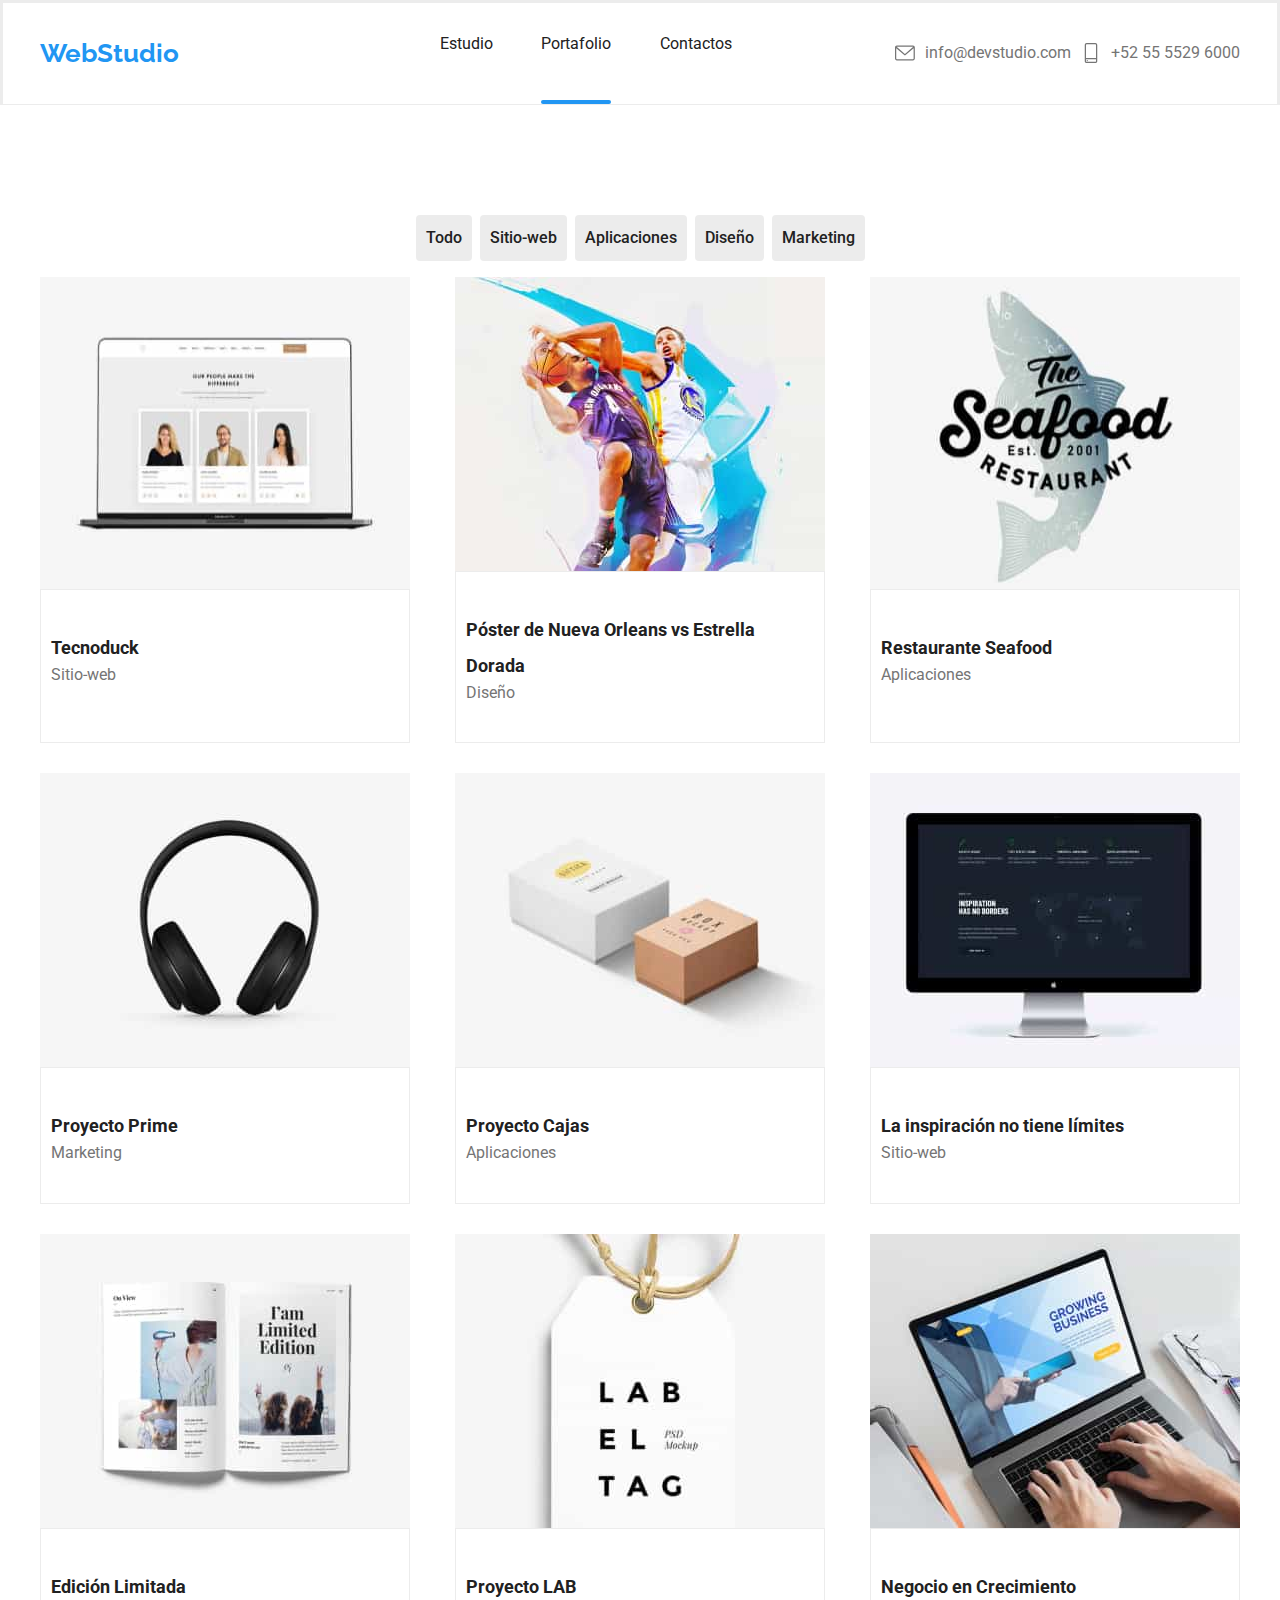
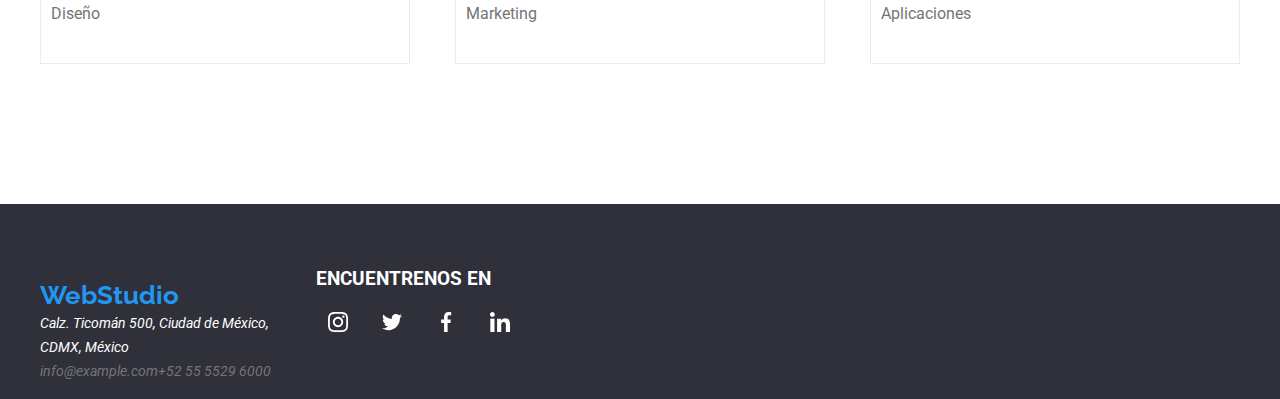
==== portfolio.html @ 32877bb6 "ADD forms into index.html" ====
<!DOCTYPE html>
<html lang="es">
  <head>
    <meta charset="UTF-8" />
    <meta name="viewport" content="width=device-width, initial-scale=1.0" />
    <title>Document</title>
    <link
      rel="stylesheet"
      href="https://cdnjs.cloudflare.com/ajax/libs/modern-normalize/1.0.0/modern-normalize.min.css"
    />
    <link rel="stylesheet" href="./css/style.css" />
  </head>
  <body>
    <header>
      <div class="container">
        <nav class="nav-bar">
          <h2 class="logo m-0 btn"><a href="./index.html">WebStudio</a></h2>
          <ul class="nav-link-page m-0 p-0">
            <li class="nav-page li-color">
              <a href="./index.html">Estudio</a>
            </li>
            <li class="nav-page li-color">
              <a class="current" href="./portfolio.html">Portafolio</a>
            </li>
            <li class="li-color nav-page"><a href="#">Contactos</a></li>
          </ul>
          <ul class="nav-info m-0">
            <li class="nav-link nav-contact">
              <svg class="svg-contact">
                <use href="./images/icons/icons.svg#icon-mail"></use>
              </svg>
              <a href="mailto:info@devstudio.com">info@devstudio.com</a>
            </li>
            <li class="nav-link nav-contact">
              <svg class="svg-contact">
                <use href="./images/icons/icons.svg#icon-smartphone"></use>
              </svg>
              <a href="tel:+525555296000">+52 55 5529 6000</a>
            </li>
          </ul>
        </nav>
      </div>
    </header>
    <main class="container">
      <section class="section">
        <div class="container">
          <ul class="btn-filter">
            <li><button class="btn btn-lst" type="button">Todo</button></li>
            <li>
              <button class="btn btn-lst" type="button">Sitio-web</button>
            </li>
            <li>
              <button class="btn btn-lst" type="button">Aplicaciones</button>
            </li>
            <li>
              <button class="btn btn-lst" type="button">Diseño</button>
            </li>
            <li>
              <button class="btn btn-lst" type="button">Marketing</button>
            </li>
          </ul>
          <ul class="card-data">
            <li class="card-info">
              <div class="image-container">
                <img
                  class="img"
                  src="./images/tecnoduck.jpg"
                  alt="tecnoduck"
                  width="370"
                />
                <p class="p__description m-0 transition">
                  Lorem ipsum dolor sit amet consectetur adipisicing elit. Odio
                  dolores quidem impedit optio numquam voluptatum at inventore
                  laborum cumque accusamus nemo, sequi in tempora sint porro
                  alias consectetur repellat ratione?
                </p>
              </div>
              <div class="text-info m-0">
                <h2 class="h2-project m-0">Tecnoduck</h2>
                <p class="p-project m-0">Sitio-web</p>
              </div>
            </li>
            <li class="card-info">
              <div class="image-container">
                <img
                  class="img"
                  src="./images/poster.jpg"
                  alt="poster"
                  width="370"
                />
                <p class="p__description m-0 transition">
                  Lorem ipsum dolor sit amet consectetur adipisicing elit. Odio
                  dolores quidem impedit optio numquam voluptatum at inventore
                  laborum cumque accusamus nemo, sequi in tempora sint porro
                  alias consectetur repellat ratione?
                </p>
              </div>
              <div class="text-info m-0">
                <h2 class="h2-project m-0">
                  Póster de Nueva Orleans vs Estrella Dorada
                </h2>
                <p class="p-project m-0">Diseño</p>
              </div>
            </li>
            <li class="card-info">
              <div class="image-container">
                <img
                  class="img"
                  src="./images/seafood.jpg"
                  alt="restaurant-seafood"
                  width="370"
                />
                <p class="p__description m-0 transition">
                  Lorem ipsum dolor sit amet consectetur adipisicing elit. Odio
                  dolores quidem impedit optio numquam voluptatum at inventore
                  laborum cumque accusamus nemo, sequi in tempora sint porro
                  alias consectetur repellat ratione?
                </p>
              </div>
              <div class="text-info m-0">
                <h2 class="h2-project m-0">Restaurante Seafood</h2>
                <p class="p-project m-0">Aplicaciones</p>
              </div>
            </li>
            <li class="card-info">
              <div class="image-container">
                <img
                  class="img"
                  src="./images/headphone.jpg"
                  alt="project-prime"
                  width="370"
                />
                <p class="p__description m-0 transition">
                  Lorem ipsum dolor sit amet consectetur adipisicing elit. Odio
                  dolores quidem impedit optio numquam voluptatum at inventore
                  laborum cumque accusamus nemo, sequi in tempora sint porro
                  alias consectetur repellat ratione?
                </p>
              </div>
              <div class="text-info m-0">
                <h2 class="h2-project m-0">Proyecto Prime</h2>
                <p class="p-project m-0">Marketing</p>
              </div>
            </li>
            <li class="card-info">
              <div class="image-container">
                <img
                  class="img"
                  src="./images/boxes.jpg"
                  alt="project-boxes"
                  width="370"
                />
                <p class="p__description m-0 transition">
                  Lorem ipsum dolor sit amet consectetur adipisicing elit. Odio
                  dolores quidem impedit optio numquam voluptatum at inventore
                  laborum cumque accusamus nemo, sequi in tempora sint porro
                  alias consectetur repellat ratione?
                </p>
              </div>
              <div class="text-info m-0">
                <h2 class="h2-project m-0">Proyecto Cajas</h2>
                <p class="p-project m-0">Aplicaciones</p>
              </div>
            </li>
            <li class="card-info">
              <div class="image-container">
                <img
                  class="img"
                  src="./images/inspiration.jpg"
                  alt="inspiration-has-no-limits"
                  width="370"
                />
                <p class="p__description m-0 transition">
                  Lorem ipsum dolor sit amet consectetur adipisicing elit. Odio
                  dolores quidem impedit optio numquam voluptatum at inventore
                  laborum cumque accusamus nemo, sequi in tempora sint porro
                  alias consectetur repellat ratione?
                </p>
              </div>
              <div class="text-info m-0">
                <h2 class="h2-project m-0">La inspiración no tiene límites</h2>
                <p class="p-project m-0">Sitio-web</p>
              </div>
            </li>
            <li class="card-info">
              <div class="image-container">
                <img
                  class="img"
                  src="./images/limited-edition.jpg"
                  alt="limited-edition"
                  width="370"
                />
                <p class="p__description m-0 transition">
                  Lorem ipsum dolor sit amet consectetur adipisicing elit. Odio
                  dolores quidem impedit optio numquam voluptatum at inventore
                  laborum cumque accusamus nemo, sequi in tempora sint porro
                  alias consectetur repellat ratione?
                </p>
              </div>
              <div class="text-info m-0">
                <h2 class="h2-project m-0">Edición Limitada</h2>
                <p class="p-project m-0">Diseño</p>
              </div>
            </li>
            <li class="card-info">
              <div class="image-container">
                <img
                  class="img"
                  src="./images/label.jpg"
                  alt="project-lab"
                  width="370"
                />
                <p class="p__description m-0 transition">
                  Lorem ipsum dolor sit amet consectetur adipisicing elit. Odio
                  dolores quidem impedit optio numquam voluptatum at inventore
                  laborum cumque accusamus nemo, sequi in tempora sint porro
                  alias consectetur repellat ratione?
                </p>
              </div>
              <div class="text-info m-0">
                <h2 class="h2-project m-0">Proyecto LAB</h2>
                <p class="p-project m-0">Marketing</p>
              </div>
            </li>
            <li class="card-info">
              <div class="image-container">
                <img
                  class="img"
                  src="./images/growth-business.jpg"
                  alt="growth-bussiness"
                  width="370"
                />
                <p class="p__description m-0 transition">
                  Lorem ipsum dolor sit amet consectetur adipisicing elit. Odio
                  dolores quidem impedit optio numquam voluptatum at inventore
                  laborum cumque accusamus nemo, sequi in tempora sint porro
                  alias consectetur repellat ratione?
                </p>
              </div>
              <div class="text-info m-0">
                <h2 class="h2-project m-0">Negocio en Crecimiento</h2>
                <p class="p-project m-0">Aplicaciones</p>
              </div>
            </li>
          </ul>
        </div>
      </section>
    </main>
    <footer class="contact-info">
      <div class="container">
        <address class="address">
          <ul>
            <li class="address-links">
              <h2 class="logo logo-footer">
                <a href="./index.html">WebStudio</a>
              </h2>
              <p class="address-footer">
                Calz. Ticomán 500, Ciudad de México, CDMX, México
              </p>
              <a href="mailto:info@example.com transition">info@example.com</a>
              <a href="tel:+525555296000 transition">+52 55 5529 6000</a>
            </li>
          </ul>
          <ul class="ul-links links-footer">
            <li class="social-subtitle">
              <h3 class="title-footer">ENCUENTRENOS EN</h3>
            </li>
            <li class="social-link btn">
              <svg class="svg-icon icon-footer">
                <use href="./images/icons/icons.svg#icon-instagram"></use>
              </svg>
            </li>
            <li class="social-link btn">
              <svg class="svg-icon icon-footer transition">
                <use href="./images/icons/icons.svg#icon-twitter"></use>
              </svg>
            </li>
            <li class="social-link btn">
              <svg class="svg-icon icon-footer transition">
                <use href="./images/icons/icons.svg#icon-facebook"></use>
              </svg>
            </li>
            <li class="social-link btn">
              <svg class="svg-icon icon-footer transition">
                <use href="./images/icons/icons.svg#icon-linkedin"></use>
              </svg>
            </li>
          </ul>
        </address>
      </div>
    </footer>
  </body>
</html>
---- css/style.css ----
@import url("https://fonts.googleapis.com/css2?family=Raleway:wght@700&family=Roboto:wght@400;500;700;900&display=swap");

:root {
  --nav-bg-color: #ececec;
  --desc-font-color: #757575;
  --desc-font-color-shadow: rgba(117, 117, 117, 0.2);
  --service-color-shadow: rgba(47, 48, 58, 0.8);
  --modal-fixed-background: rgba(0, 0, 0, 0.5);
  --title-font-color: #212121;
  --team-bg-color: #f5f4fa;
  --title-bg-color: #2f303a;
  --blue-font-color: #2196f3;
  --blue-font-color-alpha: rgba(33, 150, 243, 0.8);
  --foot-font-color: rgba(255, 255, 255, 0.7);
  --card-portfolio-border: #eeeeee;
  --white: #ffffff;
  /*Animations*/
  --cubic-bezier-animation: cubic-bezier(0.4, 0, 0.2, 1);
  --time-animation: 250ms;
}
/*index.html*/
/*tags*/
body {
  margin: 0px auto;
  padding: 0px;
  background-color: var(--white);
  color: var(--title-font-color);
  font-family: "Roboto", "Raleway", sans-serif;
  text-align: center;
}
header {
  border-bottom: 1px;
  border-color: var(--nav-bg-color);
  border-style: solid;
  text-align: center;
}
div h1 {
  text-align: center;
}
ul {
  padding: 0;
}
h2 {
  color: var(--title-font-color);
}
p {
  color: var(--desc-font-color);
}
li {
  list-style: none;
}
button {
  border: transparent;
  border-radius: 4px;
  cursor: pointer;
}
a:link {
  text-decoration: none;
  background-color: transparent;
}
.p-0 {
  padding: 0px 0px;
}
.m-0 {
  margin: 0px 0px;
}
/*Body*/
.container {
  margin: 0px auto;
  width: 1200px;
}
.section {
  padding: 94px 0px;
}

/*Header*/
.logo {
  font-family: "Raleway", sans-serif;
  text-align: right;
  font-style: normal;
  color: var(--blue-font-color);
  font-weight: 700;
  font-size: 26px;
  line-height: 31px;
}
.nav-bar {
  display: flex;
  align-items: center;
}
.logo > a {
  color: var(--blue-font-color);
}
.current::after {
  content: "";
  position: relative;
  display: inline-block;
  width: 100%;
  height: 4px;
  bottom: -37px;
  background-color: var(--blue-font-color);
  border-radius: 4px;
}
.nav-link-page {
  display: flex;
  align-items: start;
  gap: 25%;
}
.nav-page a {
  color: var(--title-font-color);
  text-decoration: none;
  transition: color var(--time-animation) var(--cubic-bezier-animation);
}
.nav-contact a {
  color: var(--desc-font-color);
  text-decoration: none;
  transition: color var(--time-animation) var(--cubic-bezier-animation);
}
.nav-page a:hover {
  color: var(--blue-font-color);
  background-color: transparent;
  text-decoration: none;
}
.nav-contact:hover > .svg-contact,
.nav-contact:hover > a {
  cursor: pointer;
  color: var(--blue-font-color);
  fill: var(--blue-font-color);
  background-color: transparent;
  text-decoration: none;
}
.svg-contact {
  fill: var(--desc-font-color);
  width: 20px;
  height: 20px;
  transition: fill var(--time-animation) var(--cubic-bezier-animation);
}
.nav-bar {
  padding: 32px 0px;
  display: flex;
  justify-content: space-between;
}
.nav-info,
.nav-info .nav-contact {
  display: flex;
  align-items: center;
  gap: 10px;
}
/*Main*/
/*section solution-title*/
.title {
  background-image: linear-gradient(
      180deg,
      rgba(2, 0, 36, 1),
      rgba(5, 5, 87, 0.11)
    ),
    url("../images/work-group.jpg");
  background-repeat: no-repeat;
  background-size: 1600px;
  background-position: center;
}
.h1-title {
  color: var(--white);
  width: 650px;
  font-weight: 900;
  font-size: 44px;
  line-height: 60px;
}
.container-title {
  display: flex;
  justify-content: center;
}
.location-modal {
  display: flex;
  align-items: center;
  justify-content: center;
}
.modal {
  display: flex;
  flex-direction: column;
  justify-content: center;
  align-items: start;
  background-color: white;
  padding: 10% 0;
  width: 528px;
  height: 581px;
}
.backdrop {
  display: flex;
  position: fixed;
  top: 0;
  left: 0;
  width: 100%;
  height: 100%;
  background-color: var(--modal-fixed-background);
  opacity: 1;
  visibility: visible;
  transition: opacity var(--time-animation) var(--cubic-bezier-animation);
}
.backdrop.is-hidden {
  visibility: hidden;
  opacity: 0;
  pointer-events: none;
}
.btn {
  transition: transform var(--time-animation) var(--cubic-bezier-animation);
}
.btn:hover {
  transform: scale(1.1);
}
.btn-sol {
  background-color: var(--blue-font-color);
  color: var(--team-bg-color);
  width: 261px;
  font-weight: 700;
  line-height: 30px;
}
.header-modal {
  width: 100%;
  display: flex;
  justify-content: end;
}
.main-modal {
  width: 100%;
}
.p-modal {
  padding: 20px;
  margin: 0;
}
.btn-close-modal {
  background-color: transparent;
  text-align: center;
  display: flex;
  justify-content: center;
  border: 1px solid var(--desc-font-color);
  position: relative;
  right: 10px;
  bottom: 40px;
  border-radius: 100%;
  width: 30px;
  height: 30px;
}
.svg-close-modal {
  background-color: transparent;
  position: relative;
  top: 5px;
  width: 18px;
  height: 18px;
}
/*Section values*/
.values ul {
  box-sizing: content-box;
  text-align: left;
}
.solution {
  display: flex;
  justify-content: space-between;
}
.solution-card {
  display: flex;
  flex-wrap: wrap;
  width: 270px;
}
.solution-card ul {
  padding: 0px;
}
.svg-solution {
  text-align: center;
  width: 70px;
  border-radius: 4px;
}
.svg-container {
  background-color: var(--team-bg-color);
  text-align: center;
  border-radius: 4px;
}
.solution-card h2 {
  font-weight: 700;
  font-size: 14px;
  line-height: 17px;
}
.services-lists {
  display: flex;
  justify-content: space-between;
}
.service-container {
  position: relative;
  overflow: hidden;
  display: flex;
}
.service-title {
  position: absolute;
  display: flex;
  align-items: center;
  justify-content: center;
  background-color: var(--service-color-shadow);
  color: var(--white);
  font-weight: 700;
  font-size: 14px;
  width: 100%;
  height: 25%;
  bottom: 0px;
}
/*Section team*/
.our-team {
  background-color: var(--team-bg-color);
}
.team-card {
  display: flex;
  justify-content: space-between;
}
.team-card li {
  border: 1px;
  width: 270px;
  border-style: solid;
  border-color: var(--card-portfolio-border);
  border-radius: 0px 0px 4px 4px;
}
.team-card h3 {
  color: var(--title-font-color);
}
.team-card > li {
  box-shadow: 2px 3px var(--desc-font-color-shadow);
}

.ul-links {
  padding: 10px 0px;
  list-style: none;
  display: flex;
  justify-content: center;
  gap: 10px;
  transition: background-color var(--time-animation)
    var(--cubic-bezier-animation);
}
.ul-links .social-link {
  display: flex;
  justify-content: center;
  align-items: center;
  width: 44px;
  height: 44px;
  border-radius: 100%;
}
.social-link:hover {
  background-color: var(--blue-font-color);
  cursor: pointer;
  transform: scale(1.2);
}
.social-link:hover > .svg-icon {
  fill: var(--white);
}
.svg-icon {
  fill: var(--desc-font-color);
  width: 20px;
  height: 20px;
}
/*Regluar Clients*/
.clients-links {
  display: flex;
  gap: 30px;
}
.client-card {
  width: 170px;
  border: 1px solid var(--desc-font-color);
  border-radius: 4px;
}
.client-logo {
  fill: var(--desc-font-color);
  padding: 10px;
  width: 106px;
  height: 52px;
  transition: scale var(--time-animation) var(--cubic-bezier-animation);
}

.client-card:hover {
  cursor: pointer;
  border-color: var(--blue-font-color);
  transform: scale(1.2);
}
.client-card:hover > .client-logo {
  fill: var(--blue-font-color);
}
/*Footer*/
.address {
  color: var(--white);
  text-align: left;
  display: flex;
  padding-top: 60px;
  gap: 45px;
}
.address ul li p {
  color: var(--white);
}
.address li a {
  color: var(--desc-font-color);
  transition: color var(--time-animation) var(--cubic-bezier-animation);
}
.address li h2 a {
  color: var(--blue-font-color);
}
.address li a:hover {
  color: var(--blue-font-color);
  background-color: transparent;
  text-decoration: none;
}
.address-links {
  margin-bottom: 0px;
  padding-bottom: 0px;
  display: flex;
  flex-wrap: wrap;
  width: 231px;
  font-family: "Roboto";
  font-weight: 400;
  font-size: 14px;
  line-height: 24px;
}
.address-footer,
.logo-footer {
  margin: 0 0;
  padding: 0 0;
}
.address-links:nth-child(n) {
  padding: 0px;
  margin: 0px 0px;
}
.contact-info {
  background-color: var(--title-bg-color);
}
.title-footer {
  font-style: initial;
  font-weight: 700;
  margin: 0px;
}
.links-footer {
  display: flex;
  flex-wrap: wrap;
  justify-content: space-between;
  padding: 0px;
  margin-top: 0px;
  margin-bottom: 50px;
  width: 206px;
}
.social-subtitle {
  display: flex;
  align-items: end;
}
.icon-footer {
  fill: var(--white);
}
/*--------------------------------------------------------------------------------------------------------------------------*/
/*portfolio.html*/
/*Section card*/
.btn-filter {
  display: flex;
  justify-content: center;
  gap: 8px;
}
.btn-lst {
  padding: 10px;
  font-weight: 500;
  font-size: 16px;
  line-height: 26px;
  background-color: var(--nav-bg-color);
  color: var(--title-font-color);
}
.btn-lst:hover,
.btn-lst:focus {
  background-color: var(--blue-font-color);
  color: var(--white);
  box-shadow: 0px 3px var(--desc-font-color-shadow);
}
.card-data {
  display: flex;
  flex-wrap: wrap;
  justify-content: space-between;
}
.image-container {
  position: relative;
  overflow: hidden;
}
.image-container:hover > .p__description {
  top: 0px;
}
.p__description {
  position: absolute;
  text-align: justify;
  display: flex;
  align-items: center;
  justify-content: center;
  background-color: var(--blue-font-color-alpha);
  color: white;
  margin: 0px;
  padding: 15px;
  top: 100%;
  width: 100%;
  height: 100%;
}
.card-info {
  display: flex;
  flex-wrap: wrap;
  width: 370px;
  text-align: left;
  margin-bottom: 30px;
}
.card-info:hover {
  cursor: pointer;
  box-shadow: 2px 3px var(--desc-font-color-shadow);
  border-radius: 4px;
}
.card-info:hover > .p__description {
  top: 0px;
}
.card-info h2 {
  font-weight: 700;
  font-size: 18px;
  line-height: 36px;
}
.img {
  display: block;
  width: 100%;
  height: 100%;
}

.text-info {
  display: flex;
  flex-wrap: wrap;
  flex-direction: column;
  width: 370px;
  border: 1px solid var(--nav-bg-color);
  padding: 40px 10px;
}

.transition {
  transition: top var(--time-animation) var(--cubic-bezier-animation);
}
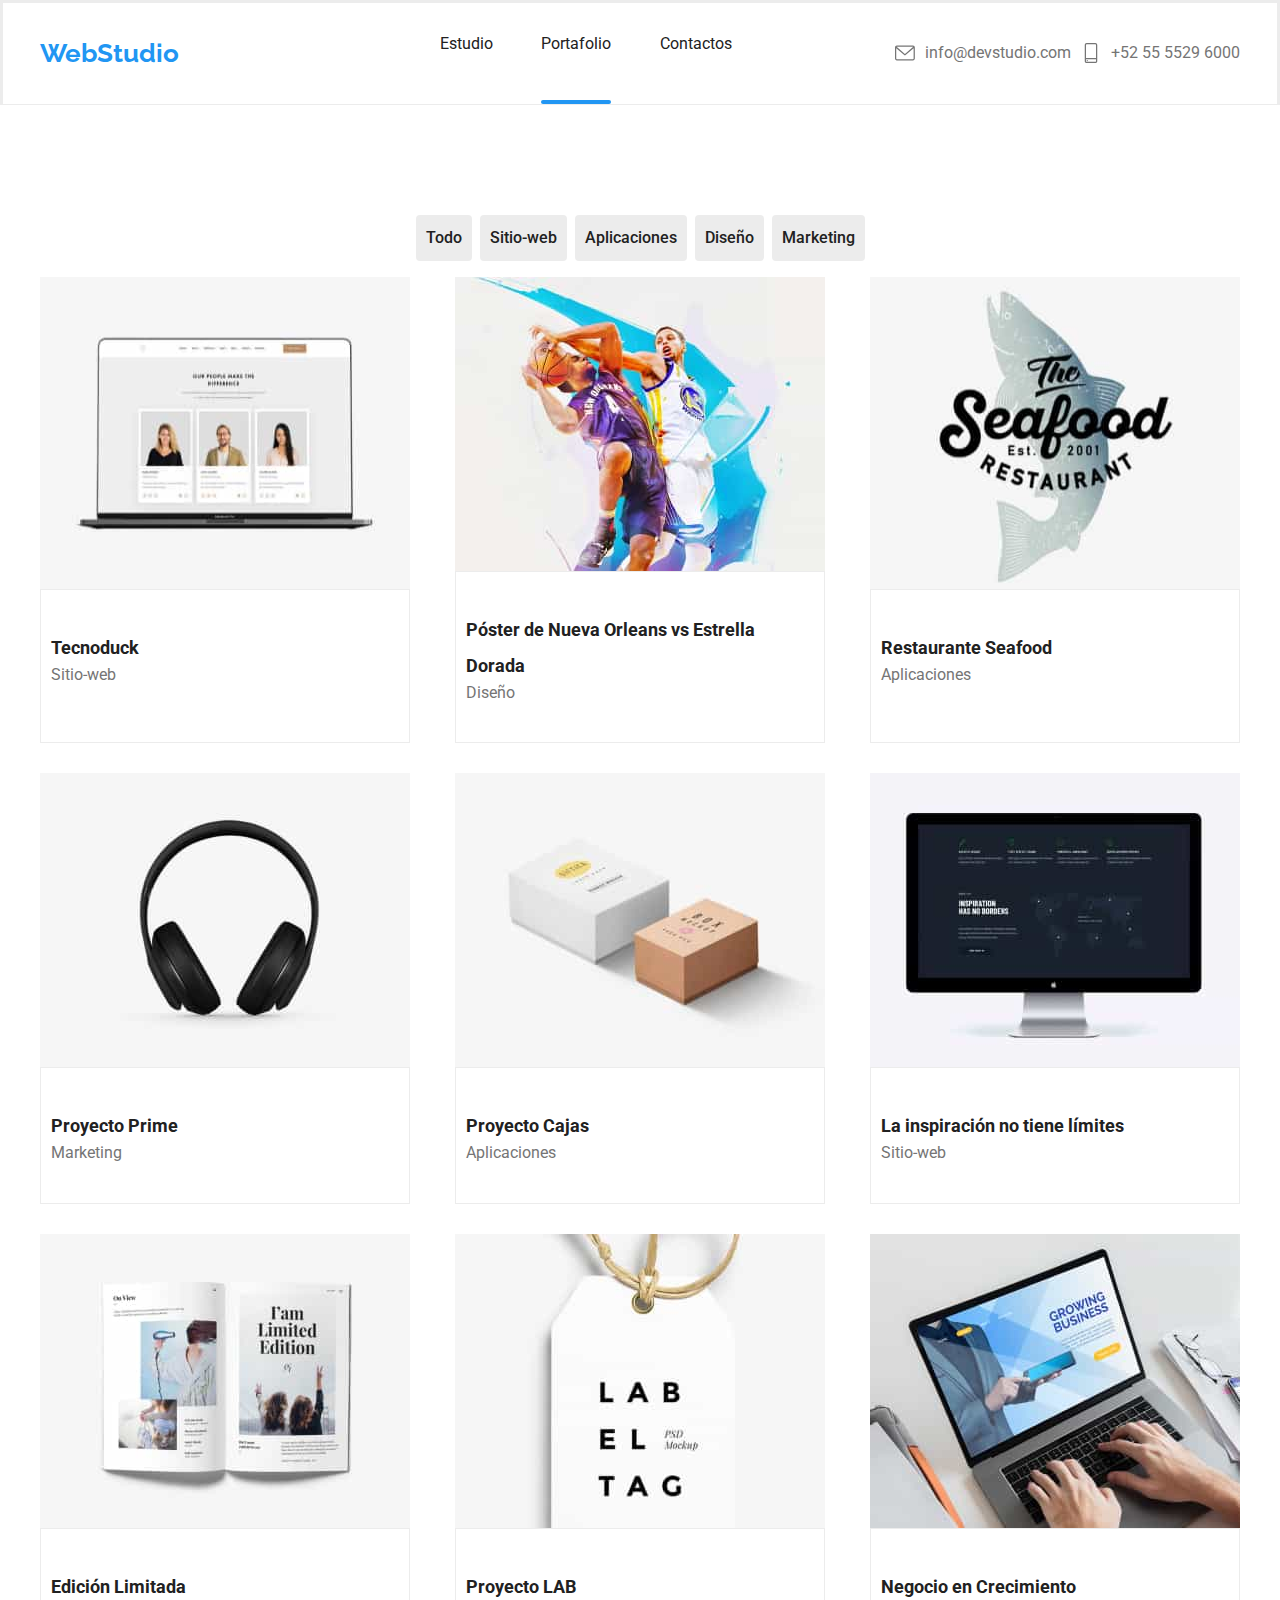
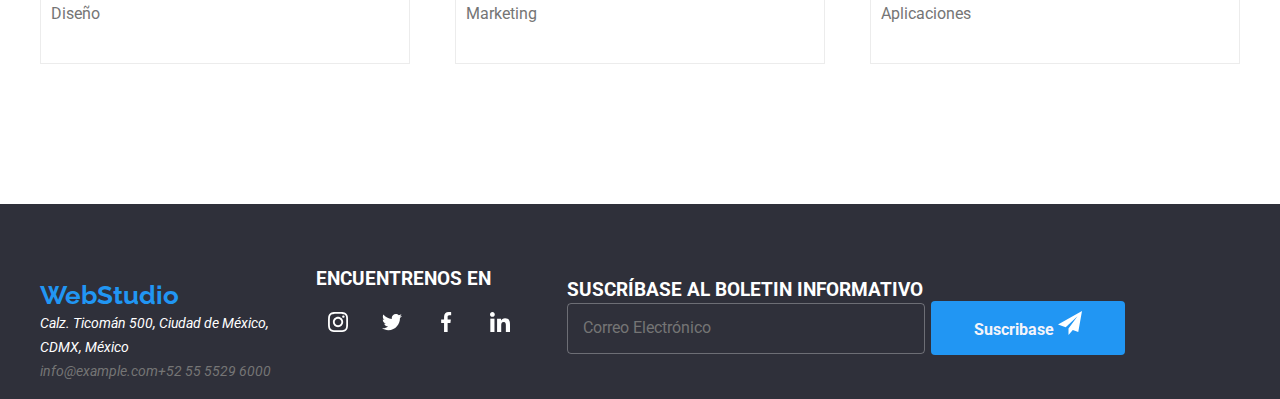
==== commit e6c5ebbd: "UPDATE styles to form" ====
--- a/portfolio.html
+++ b/portfolio.html
@@ -62,17 +62,11 @@
           <ul class="card-data">
             <li class="card-info">
               <div class="image-container">
-                <img
-                  class="img"
-                  src="./images/tecnoduck.jpg"
-                  alt="tecnoduck"
-                  width="370"
-                />
-                <p class="p__description m-0 transition">
-                  Lorem ipsum dolor sit amet consectetur adipisicing elit. Odio
-                  dolores quidem impedit optio numquam voluptatum at inventore
-                  laborum cumque accusamus nemo, sequi in tempora sint porro
-                  alias consectetur repellat ratione?
+                <img class="img" src="./images/tecnoduck.jpg" alt="tecnoduck" width="370" />
+                <p class="p__description m-0 transition">
+                  Lorem ipsum dolor sit amet consectetur adipisicing elit. Odio dolores quidem
+                  impedit optio numquam voluptatum at inventore laborum cumque accusamus nemo, sequi
+                  in tempora sint porro alias consectetur repellat ratione?
                 </p>
               </div>
               <div class="text-info m-0">
@@ -82,39 +76,25 @@
             </li>
             <li class="card-info">
               <div class="image-container">
-                <img
-                  class="img"
-                  src="./images/poster.jpg"
-                  alt="poster"
-                  width="370"
-                />
-                <p class="p__description m-0 transition">
-                  Lorem ipsum dolor sit amet consectetur adipisicing elit. Odio
-                  dolores quidem impedit optio numquam voluptatum at inventore
-                  laborum cumque accusamus nemo, sequi in tempora sint porro
-                  alias consectetur repellat ratione?
-                </p>
-              </div>
-              <div class="text-info m-0">
-                <h2 class="h2-project m-0">
-                  Póster de Nueva Orleans vs Estrella Dorada
-                </h2>
+                <img class="img" src="./images/poster.jpg" alt="poster" width="370" />
+                <p class="p__description m-0 transition">
+                  Lorem ipsum dolor sit amet consectetur adipisicing elit. Odio dolores quidem
+                  impedit optio numquam voluptatum at inventore laborum cumque accusamus nemo, sequi
+                  in tempora sint porro alias consectetur repellat ratione?
+                </p>
+              </div>
+              <div class="text-info m-0">
+                <h2 class="h2-project m-0">Póster de Nueva Orleans vs Estrella Dorada</h2>
                 <p class="p-project m-0">Diseño</p>
               </div>
             </li>
             <li class="card-info">
               <div class="image-container">
-                <img
-                  class="img"
-                  src="./images/seafood.jpg"
-                  alt="restaurant-seafood"
-                  width="370"
-                />
-                <p class="p__description m-0 transition">
-                  Lorem ipsum dolor sit amet consectetur adipisicing elit. Odio
-                  dolores quidem impedit optio numquam voluptatum at inventore
-                  laborum cumque accusamus nemo, sequi in tempora sint porro
-                  alias consectetur repellat ratione?
+                <img class="img" src="./images/seafood.jpg" alt="restaurant-seafood" width="370" />
+                <p class="p__description m-0 transition">
+                  Lorem ipsum dolor sit amet consectetur adipisicing elit. Odio dolores quidem
+                  impedit optio numquam voluptatum at inventore laborum cumque accusamus nemo, sequi
+                  in tempora sint porro alias consectetur repellat ratione?
                 </p>
               </div>
               <div class="text-info m-0">
@@ -124,17 +104,11 @@
             </li>
             <li class="card-info">
               <div class="image-container">
-                <img
-                  class="img"
-                  src="./images/headphone.jpg"
-                  alt="project-prime"
-                  width="370"
-                />
-                <p class="p__description m-0 transition">
-                  Lorem ipsum dolor sit amet consectetur adipisicing elit. Odio
-                  dolores quidem impedit optio numquam voluptatum at inventore
-                  laborum cumque accusamus nemo, sequi in tempora sint porro
-                  alias consectetur repellat ratione?
+                <img class="img" src="./images/headphone.jpg" alt="project-prime" width="370" />
+                <p class="p__description m-0 transition">
+                  Lorem ipsum dolor sit amet consectetur adipisicing elit. Odio dolores quidem
+                  impedit optio numquam voluptatum at inventore laborum cumque accusamus nemo, sequi
+                  in tempora sint porro alias consectetur repellat ratione?
                 </p>
               </div>
               <div class="text-info m-0">
@@ -144,17 +118,11 @@
             </li>
             <li class="card-info">
               <div class="image-container">
-                <img
-                  class="img"
-                  src="./images/boxes.jpg"
-                  alt="project-boxes"
-                  width="370"
-                />
-                <p class="p__description m-0 transition">
-                  Lorem ipsum dolor sit amet consectetur adipisicing elit. Odio
-                  dolores quidem impedit optio numquam voluptatum at inventore
-                  laborum cumque accusamus nemo, sequi in tempora sint porro
-                  alias consectetur repellat ratione?
+                <img class="img" src="./images/boxes.jpg" alt="project-boxes" width="370" />
+                <p class="p__description m-0 transition">
+                  Lorem ipsum dolor sit amet consectetur adipisicing elit. Odio dolores quidem
+                  impedit optio numquam voluptatum at inventore laborum cumque accusamus nemo, sequi
+                  in tempora sint porro alias consectetur repellat ratione?
                 </p>
               </div>
               <div class="text-info m-0">
@@ -171,10 +139,9 @@
                   width="370"
                 />
                 <p class="p__description m-0 transition">
-                  Lorem ipsum dolor sit amet consectetur adipisicing elit. Odio
-                  dolores quidem impedit optio numquam voluptatum at inventore
-                  laborum cumque accusamus nemo, sequi in tempora sint porro
-                  alias consectetur repellat ratione?
+                  Lorem ipsum dolor sit amet consectetur adipisicing elit. Odio dolores quidem
+                  impedit optio numquam voluptatum at inventore laborum cumque accusamus nemo, sequi
+                  in tempora sint porro alias consectetur repellat ratione?
                 </p>
               </div>
               <div class="text-info m-0">
@@ -191,10 +158,9 @@
                   width="370"
                 />
                 <p class="p__description m-0 transition">
-                  Lorem ipsum dolor sit amet consectetur adipisicing elit. Odio
-                  dolores quidem impedit optio numquam voluptatum at inventore
-                  laborum cumque accusamus nemo, sequi in tempora sint porro
-                  alias consectetur repellat ratione?
+                  Lorem ipsum dolor sit amet consectetur adipisicing elit. Odio dolores quidem
+                  impedit optio numquam voluptatum at inventore laborum cumque accusamus nemo, sequi
+                  in tempora sint porro alias consectetur repellat ratione?
                 </p>
               </div>
               <div class="text-info m-0">
@@ -204,17 +170,11 @@
             </li>
             <li class="card-info">
               <div class="image-container">
-                <img
-                  class="img"
-                  src="./images/label.jpg"
-                  alt="project-lab"
-                  width="370"
-                />
-                <p class="p__description m-0 transition">
-                  Lorem ipsum dolor sit amet consectetur adipisicing elit. Odio
-                  dolores quidem impedit optio numquam voluptatum at inventore
-                  laborum cumque accusamus nemo, sequi in tempora sint porro
-                  alias consectetur repellat ratione?
+                <img class="img" src="./images/label.jpg" alt="project-lab" width="370" />
+                <p class="p__description m-0 transition">
+                  Lorem ipsum dolor sit amet consectetur adipisicing elit. Odio dolores quidem
+                  impedit optio numquam voluptatum at inventore laborum cumque accusamus nemo, sequi
+                  in tempora sint porro alias consectetur repellat ratione?
                 </p>
               </div>
               <div class="text-info m-0">
@@ -231,10 +191,9 @@
                   width="370"
                 />
                 <p class="p__description m-0 transition">
-                  Lorem ipsum dolor sit amet consectetur adipisicing elit. Odio
-                  dolores quidem impedit optio numquam voluptatum at inventore
-                  laborum cumque accusamus nemo, sequi in tempora sint porro
-                  alias consectetur repellat ratione?
+                  Lorem ipsum dolor sit amet consectetur adipisicing elit. Odio dolores quidem
+                  impedit optio numquam voluptatum at inventore laborum cumque accusamus nemo, sequi
+                  in tempora sint porro alias consectetur repellat ratione?
                 </p>
               </div>
               <div class="text-info m-0">
@@ -254,9 +213,7 @@
               <h2 class="logo logo-footer">
                 <a href="./index.html">WebStudio</a>
               </h2>
-              <p class="address-footer">
-                Calz. Ticomán 500, Ciudad de México, CDMX, México
-              </p>
+              <p class="address-footer">Calz. Ticomán 500, Ciudad de México, CDMX, México</p>
               <a href="mailto:info@example.com transition">info@example.com</a>
               <a href="tel:+525555296000 transition">+52 55 5529 6000</a>
             </li>
@@ -284,6 +241,29 @@
               <svg class="svg-icon icon-footer transition">
                 <use href="./images/icons/icons.svg#icon-linkedin"></use>
               </svg>
+            </li>
+          </ul>
+          <ul>
+            <li>
+              <h3 class="title-footer">SUSCRÍBASE AL BOLETIN INFORMATIVO</h3>
+            </li>
+            <li>
+              <form class="subscribe-form" name="subscribe-form" action="">
+                <label for="email">
+                  <input
+                    type="email"
+                    id="email"
+                    class="subscribe-email"
+                    placeholder="Correo Electrónico"
+                  />
+                </label>
+                <button type="button" class="subscribe-btn btn-sol">
+                  Suscribase
+                  <svg class="svg-subscribe-form">
+                    <use href="./images/icons/icons.svg#icon-send"></use>
+                  </svg>
+                </button>
+              </form>
             </li>
           </ul>
         </address>
--- a/css/style.css
+++ b/css/style.css
@@ -1,4 +1,4 @@
-@import url("https://fonts.googleapis.com/css2?family=Raleway:wght@700&family=Roboto:wght@400;500;700;900&display=swap");
+@import url('https://fonts.googleapis.com/css2?family=Raleway:wght@700&family=Roboto:wght@400;500;700;900&display=swap');
 
 :root {
   --nav-bg-color: #ececec;
@@ -6,6 +6,7 @@
   --desc-font-color-shadow: rgba(117, 117, 117, 0.2);
   --service-color-shadow: rgba(47, 48, 58, 0.8);
   --modal-fixed-background: rgba(0, 0, 0, 0.5);
+  --modal-font-color: rgba(117, 117, 117, 1);
   --title-font-color: #212121;
   --team-bg-color: #f5f4fa;
   --title-bg-color: #2f303a;
@@ -14,6 +15,8 @@
   --foot-font-color: rgba(255, 255, 255, 0.7);
   --card-portfolio-border: #eeeeee;
   --white: #ffffff;
+  --white-alpha: rgba(255, 255, 255, 0.3);
+  --white-fnt-alpha: rgba(255, 255, 255, 0.6);
   /*Animations*/
   --cubic-bezier-animation: cubic-bezier(0.4, 0, 0.2, 1);
   --time-animation: 250ms;
@@ -25,7 +28,7 @@
   padding: 0px;
   background-color: var(--white);
   color: var(--title-font-color);
-  font-family: "Roboto", "Raleway", sans-serif;
+  font-family: 'Roboto', 'Raleway', sans-serif;
   text-align: center;
 }
 header {
@@ -58,6 +61,9 @@
   text-decoration: none;
   background-color: transparent;
 }
+fieldset {
+  border-color: transparent;
+}
 .p-0 {
   padding: 0px 0px;
 }
@@ -75,7 +81,7 @@
 
 /*Header*/
 .logo {
-  font-family: "Raleway", sans-serif;
+  font-family: 'Raleway', sans-serif;
   text-align: right;
   font-style: normal;
   color: var(--blue-font-color);
@@ -91,7 +97,7 @@
   color: var(--blue-font-color);
 }
 .current::after {
-  content: "";
+  content: '';
   position: relative;
   display: inline-block;
   width: 100%;
@@ -148,12 +154,8 @@
 /*Main*/
 /*section solution-title*/
 .title {
-  background-image: linear-gradient(
-      180deg,
-      rgba(2, 0, 36, 1),
-      rgba(5, 5, 87, 0.11)
-    ),
-    url("../images/work-group.jpg");
+  background-image: linear-gradient(180deg, rgba(2, 0, 36, 1), rgba(5, 5, 87, 0.11)),
+    url('../images/work-group.jpg');
   background-repeat: no-repeat;
   background-size: 1600px;
   background-position: center;
@@ -174,6 +176,7 @@
   align-items: center;
   justify-content: center;
 }
+/*Modal*/
 .modal {
   display: flex;
   flex-direction: column;
@@ -200,6 +203,40 @@
   visibility: hidden;
   opacity: 0;
   pointer-events: none;
+}
+.modal-form-group {
+  display: flex;
+  flex-wrap: wrap;
+  flex-direction: column;
+  justify-content: center;
+  align-items: center;
+  color: var(--modal-font-color);
+  text-align: start;
+}
+.modal-send-form-group {
+  font-weight: 400;
+  font-size: 12px;
+}
+.input-modal-form {
+  width: 448px;
+  border-radius: 4px;
+  padding: 10px;
+  border: 1px solid rgba(33, 33, 33, 0.2);
+  transition: border-color var(--time-animation) var(--cubic-bezier-animation);
+}
+.input-modal-form:hover {
+  border: 1px solid var(--blue-font-color);
+  fill: var(--blue-font-color);
+  cursor: pointer;
+}
+.name {
+  background-image: url('../images/icons/icons.svg#icon-person');
+}
+.mail {
+  background-image: url('../images/icons/icons.svg#icon-mail-black');
+}
+.phone {
+  background-image: url('../images/icons/icons.svg#icon-phone');
 }
 .btn {
   transition: transform var(--time-animation) var(--cubic-bezier-animation);
@@ -328,8 +365,7 @@
   display: flex;
   justify-content: center;
   gap: 10px;
-  transition: background-color var(--time-animation)
-    var(--cubic-bezier-animation);
+  transition: background-color var(--time-animation) var(--cubic-bezier-animation);
 }
 .ul-links .social-link {
   display: flex;
@@ -407,7 +443,7 @@
   display: flex;
   flex-wrap: wrap;
   width: 231px;
-  font-family: "Roboto";
+  font-family: 'Roboto';
   font-weight: 400;
   font-size: 14px;
   line-height: 24px;
@@ -444,6 +480,30 @@
 }
 .icon-footer {
   fill: var(--white);
+}
+.subscribe-form {
+  display: flex;
+  align-items: center;
+  gap: 1%;
+}
+.subscribe-email {
+  background-color: transparent;
+  color: var(--white-fnt-alpha);
+  border: 1px solid var(--white-alpha);
+  width: 358px;
+  padding: 15px;
+  border-radius: 4px;
+}
+.subscribe-email:hover {
+  border: 1px solid var(--blue-font-color);
+}
+.subscribe-btn {
+  width: 200px;
+  padding: 10px;
+}
+.svg-subscribe-form {
+  width: 24px;
+  height: 24px;
 }
 /*--------------------------------------------------------------------------------------------------------------------------*/
 /*portfolio.html*/
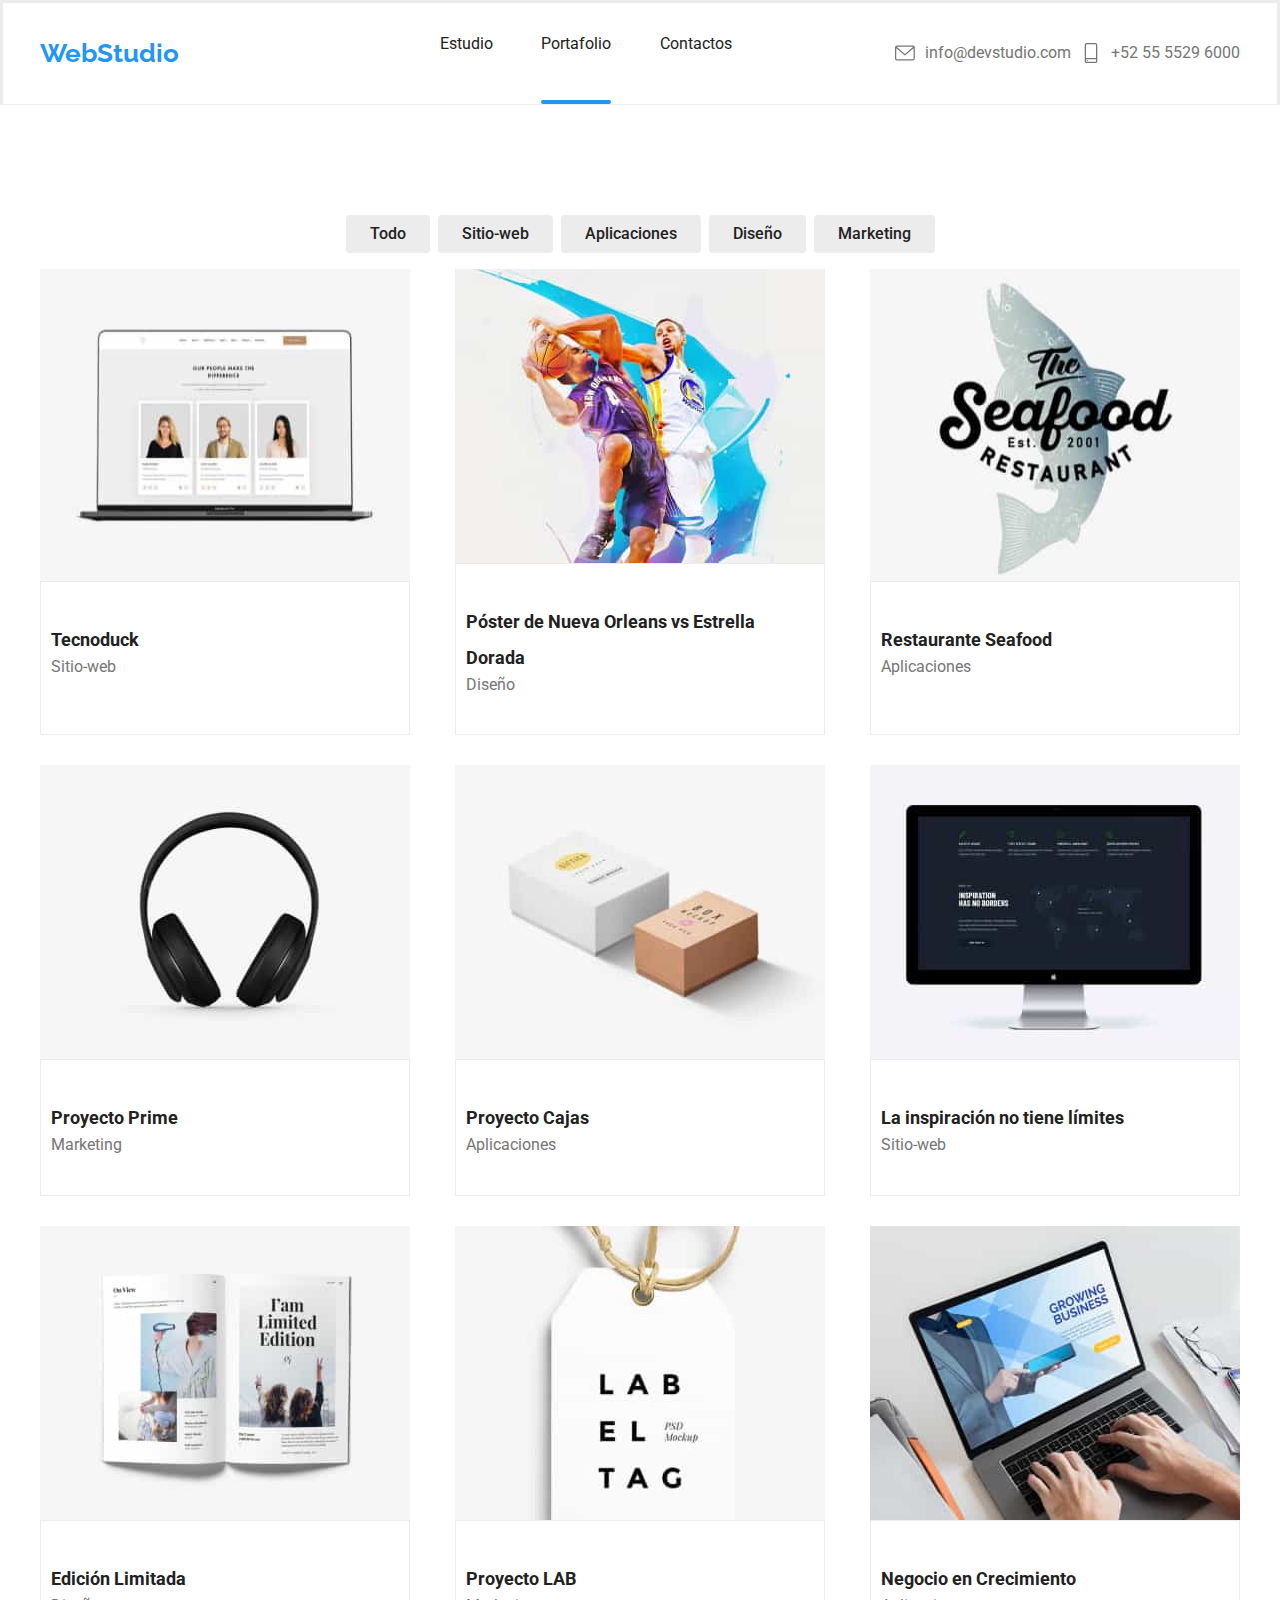
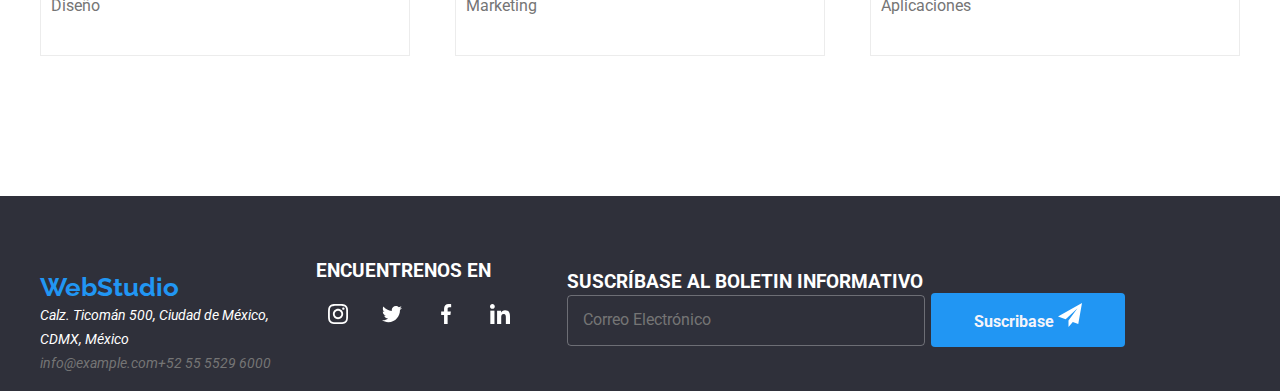
==== commit ef5b6242: "UPDATE styles.css file ADD svg sprite to svg file" ====
--- a/portfolio.html
+++ b/portfolio.html
@@ -257,7 +257,7 @@
                     placeholder="Correo Electrónico"
                   />
                 </label>
-                <button type="button" class="subscribe-btn btn-sol">
+                <button type="submit" class="subscribe-btn btn-sol">
                   Suscribase
                   <svg class="svg-subscribe-form">
                     <use href="./images/icons/icons.svg#icon-send"></use>
--- a/css/style.css
+++ b/css/style.css
@@ -6,6 +6,7 @@
   --desc-font-color-shadow: rgba(117, 117, 117, 0.2);
   --service-color-shadow: rgba(47, 48, 58, 0.8);
   --modal-fixed-background: rgba(0, 0, 0, 0.5);
+  --modal-svg-round-color: rgba(0, 0, 0, 0.1);
   --modal-font-color: rgba(117, 117, 117, 1);
   --title-font-color: #212121;
   --team-bg-color: #f5f4fa;
@@ -154,7 +155,7 @@
 /*Main*/
 /*section solution-title*/
 .title {
-  background-image: linear-gradient(180deg, rgba(2, 0, 36, 1), rgba(5, 5, 87, 0.11)),
+  background-image: linear-gradient(0deg, rgba(2, 0, 36, 1), rgba(5, 5, 87, 0.11)),
     url('../images/work-group.jpg');
   background-repeat: no-repeat;
   background-size: 1600px;
@@ -212,31 +213,62 @@
   align-items: center;
   color: var(--modal-font-color);
   text-align: start;
+  padding: 0px 40px;
 }
 .modal-send-form-group {
   font-weight: 400;
   font-size: 12px;
 }
+
+.svg-modal {
+  position: relative;
+  bottom: 25px;
+  right: -15px;
+  width: 18px;
+  height: 18px;
+  transition: fill var(--time-animation) var(--cubic-bezier-animation);
+}
+.btn-modal-form {
+  padding: 15px;
+}
 .input-modal-form {
   width: 448px;
   border-radius: 4px;
+  padding: 5px 40px;
+  border: 2px solid rgba(33, 33, 33, 0.2);
+  transition: border-color var(--time-animation) var(--cubic-bezier-animation);
+}
+.textarea {
+  resize: none;
   padding: 10px;
-  border: 1px solid rgba(33, 33, 33, 0.2);
-  transition: border-color var(--time-animation) var(--cubic-bezier-animation);
 }
 .input-modal-form:hover {
-  border: 1px solid var(--blue-font-color);
+  cursor: pointer;
+  border: 2px solid var(--blue-font-color);
+}
+.input-modal-form:focus {
+  border: 2px solid var(--blue-font-color);
+}
+.input-modal-form:focus + .svg-modal,
+.input-modal-form:hover + .svg-modal {
   fill: var(--blue-font-color);
-  cursor: pointer;
-}
-.name {
-  background-image: url('../images/icons/icons.svg#icon-person');
-}
-.mail {
-  background-image: url('../images/icons/icons.svg#icon-mail-black');
-}
-.phone {
-  background-image: url('../images/icons/icons.svg#icon-phone');
+}
+
+.label-rel:focus-visible {
+  border: 2px solid var(--blue-font-color);
+}
+.label-rel:hover > .svg-modal {
+  fill: var(--blue-font-color);
+}
+.checkbox-form {
+  display: flex;
+  align-items: baseline;
+  gap: 10px;
+}
+.modal-form-checkbox:checked + .modal-form-checkbox-label::before {
+  background-image: url('./images/icons/icons.svg#icon-check');
+  border-color: #2196f3;
+  background-color: #2196f3;
 }
 .btn {
   transition: transform var(--time-animation) var(--cubic-bezier-animation);
@@ -247,17 +279,20 @@
 .btn-sol {
   background-color: var(--blue-font-color);
   color: var(--team-bg-color);
-  width: 261px;
+  width: 200px;
+  padding: 10px;
   font-weight: 700;
   line-height: 30px;
 }
 .header-modal {
   width: 100%;
+  height: 0;
   display: flex;
   justify-content: end;
 }
 .main-modal {
   width: 100%;
+  margin-bottom: 1%;
 }
 .p-modal {
   padding: 20px;
@@ -268,13 +303,16 @@
   text-align: center;
   display: flex;
   justify-content: center;
-  border: 1px solid var(--desc-font-color);
+  border: 1px solid var(--modal-svg-round-color);
   position: relative;
-  right: 10px;
-  bottom: 40px;
+  top: -3px;
+  right: 3px;
   border-radius: 100%;
   width: 30px;
   height: 30px;
+}
+.btn-close-modal:hover {
+  fill: var(--blue-font-color);
 }
 .svg-close-modal {
   background-color: transparent;
@@ -486,6 +524,7 @@
   align-items: center;
   gap: 1%;
 }
+
 .subscribe-email {
   background-color: transparent;
   color: var(--white-fnt-alpha);
@@ -497,6 +536,10 @@
 .subscribe-email:hover {
   border: 1px solid var(--blue-font-color);
 }
+.subscribe-email:focus {
+  border: 1px solid var(--blue-font-color);
+  color: var(--white);
+}
 .subscribe-btn {
   width: 200px;
   padding: 10px;
@@ -514,7 +557,7 @@
   gap: 8px;
 }
 .btn-lst {
-  padding: 10px;
+  padding: 6px 24px;
   font-weight: 500;
   font-size: 16px;
   line-height: 26px;
@@ -536,9 +579,7 @@
   position: relative;
   overflow: hidden;
 }
-.image-container:hover > .p__description {
-  top: 0px;
-}
+
 .p__description {
   position: absolute;
   text-align: justify;
@@ -565,9 +606,10 @@
   box-shadow: 2px 3px var(--desc-font-color-shadow);
   border-radius: 4px;
 }
-.card-info:hover > .p__description {
+.card-info:hover .p__description {
   top: 0px;
 }
+
 .card-info h2 {
   font-weight: 700;
   font-size: 18px;
